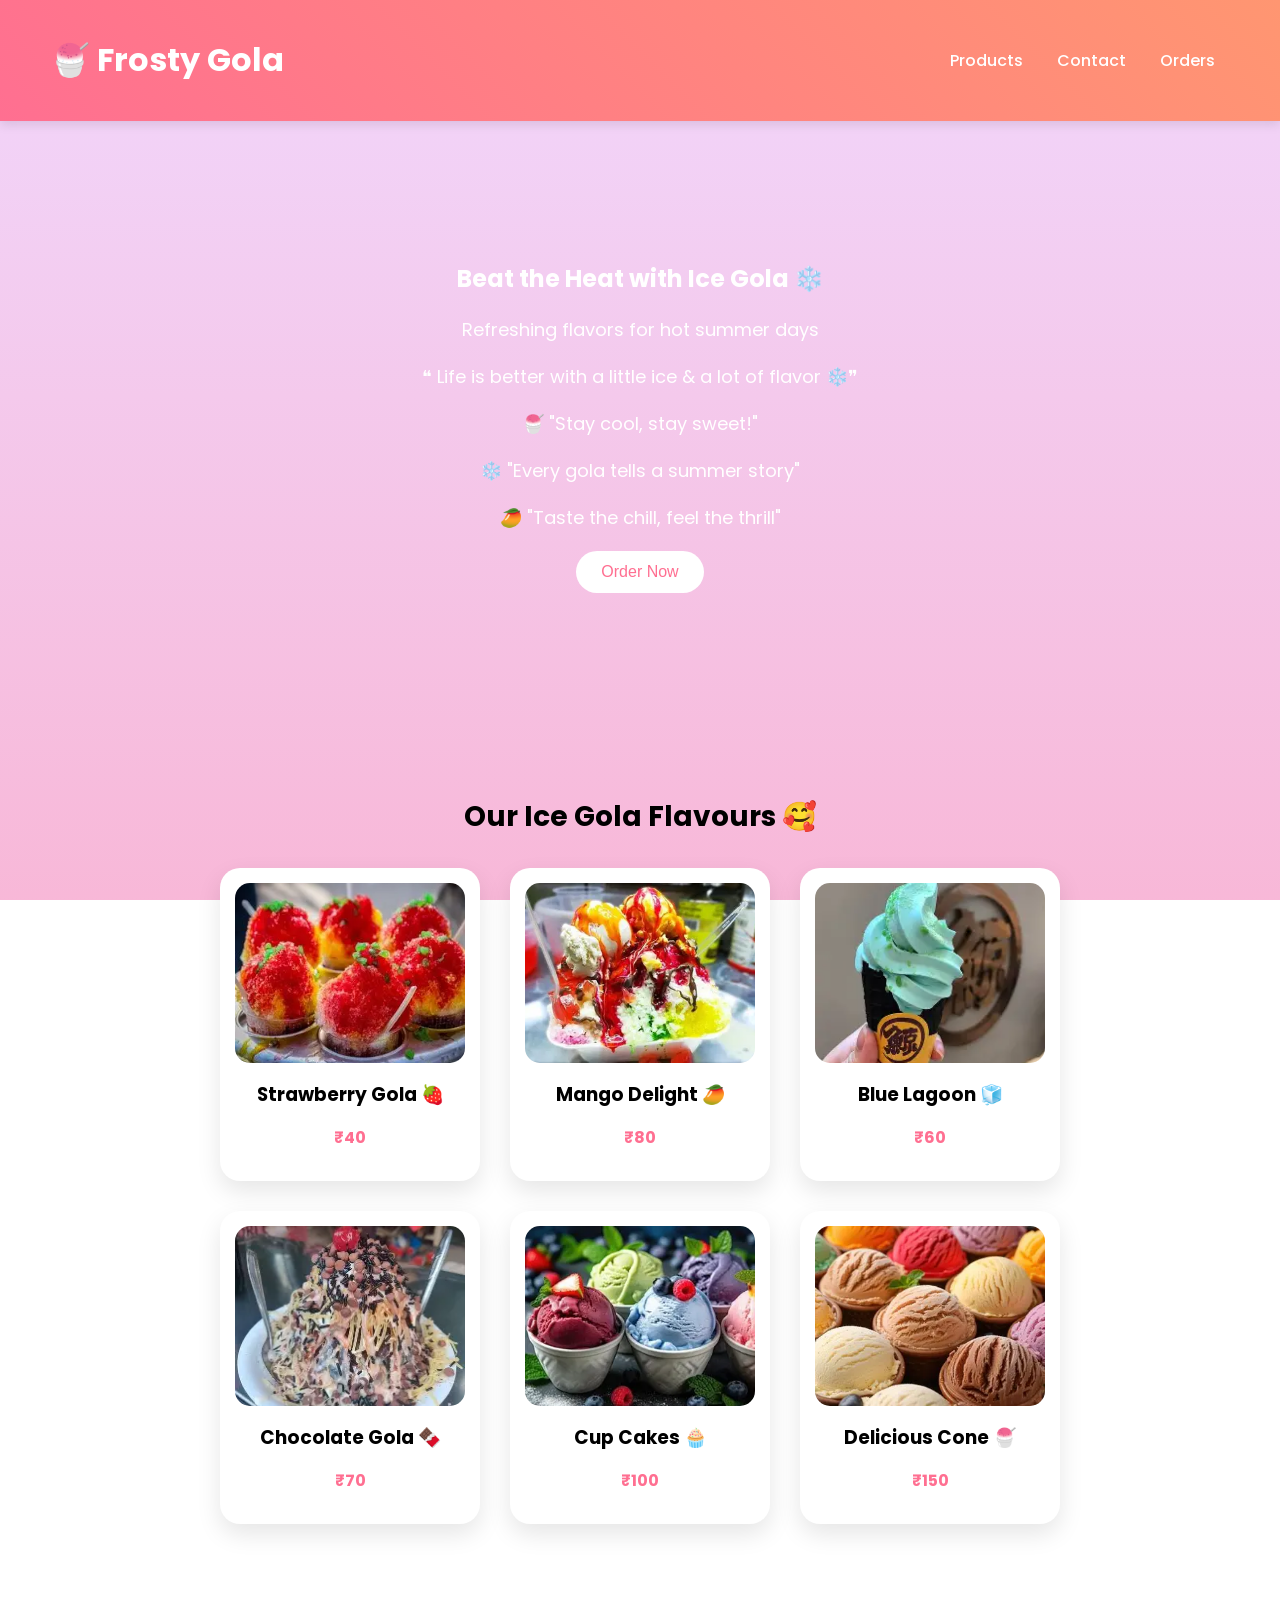
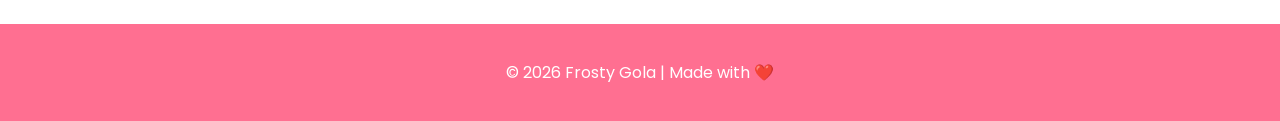
==== index.html @ 62c95b76 "Update index.html" ====
<!DOCTYPE html>
<html lang="en">
<head>
<meta charset="UTF-8">

<meta name="viewport" content="width=device-width, initial-scale=1.0">

<title>Frosty Gola | Best Ice Gola in India 🍧</title>

<meta name="description" content="Frosty Gola offers refreshing ice gola flavors like strawberry, mango, chocolate and more. Beat the heat with delicious gola treats.">

<meta name="keywords" content="ice gola, gola shop, flavored ice, gola near me, gola India, summer drinks">

<meta name="author" content="Frosty Gola">

<!-- Open Graph -->
<meta property="og:title" content="Frosty Gola 🍧">
<meta property="og:description" content="Cool & refreshing gola for summer">
<meta property="og:image" content="image/10.webp">
<meta property="og:type" content="website">

<link rel="stylesheet" href="style.css">
<link rel="icon" href="image/favicon.ico">

</head>

<body>

<!-- HEADER -->
<header>
    <h1>🍧 Frosty Gola</h1>
    <nav>
        <a href="products.html" title="View Flavours">Products</a>
        <a href="contact.html" title="Contact Frosty Gola">Contact</a>
        <a href="order.html" title="Order Now">Orders</a>
    </nav>
</header>

<!-- MAIN -->
<main>

<!-- HERO -->
<section class="hero">
    <h2>Beat the Heat with Ice Gola ❄️</h2>
    <p>Refreshing flavors for hot summer days</p>
    <p class="quote">❝ Life is better with a little ice & a lot of flavor ❄️❞</p>
    <section class="quotes">
    <p>🍧 "Stay cool, stay sweet!"</p>
    <p>❄️ "Every gola tells a summer story"</p>
    <p>🥭 "Taste the chill, feel the thrill"</p>
</section>
    <a href="products.html">
        <button>Order Now</button>
    </a>
</section>

<!-- PRODUCTS -->
<section class="products">
    <h2>Our Ice Gola Flavours 🥰</h2>

    <div class="card-container">

        <div class="card">
            <img src="image/10.webp" alt="Strawberry Ice Gola" loading="lazy">
            <h3>Strawberry Gola 🍓</h3>
            <p>₹40</p>
        </div>

        <div class="card">
            <img src="image/5.webp" alt="Mango Ice Gola" loading="lazy">
            <h3>Mango Delight 🥭</h3>
            <p>₹80</p>
        </div>

        <div class="card">
            <img src="image/8.webp" alt="Blue Lagoon Ice Gola" loading="lazy">
            <h3>Blue Lagoon 🧊</h3>
            <p>₹60</p>
        </div>

        <div class="card">
            <img src="image/9.webp" alt="Chocolate Ice Gola" loading="lazy">
            <h3>Chocolate Gola 🍫</h3>
            <p>₹70</p>
        </div>

        <div class="card">
            <img src="image/3.webp" alt="Cup Cakes Dessert" loading="lazy">
            <h3>Cup Cakes 🧁</h3>
            <p>₹100</p>
        </div>

        <div class="card">
            <img src="image/2.webp" alt="Ice Cream Cone Dessert" loading="lazy">
            <h3>Delicious Cone 🍧</h3>
            <p>₹150</p>
        </div>

    </div>
</section>

</main>

<!-- SCHEMA -->
<script type="application/ld+json">
{
 "@context": "https://schema.org",
 "@type": "FoodEstablishment",
 "name": "Frosty Gola",
 "description": "Ice gola shop offering refreshing summer treats",
 "servesCuisine": "Ice Gola, Desserts",
 "areaServed": "India"
}
</script>

<!-- FOOTER -->
<footer>
    <p>© 2026 Frosty Gola | Made with ❤️</p>
</footer>

</body>
</html>
---- style.css ----
/* Google Font */
@import url('https://fonts.googleapis.com/css2?family=Poppins:wght@300;400;600&display=swap');

body {
    margin: 0;
    font-family: 'Poppins', sans-serif;

    /* ✅ BACKGROUND FIX */
    background: 
        linear-gradient(rgba(220, 154, 247, 0.4), rgba(237, 77, 157, 0.4));

    background-size: cover;
    background-position: center;
    background-repeat: no-repeat;
    background-attachment: fixed;
}

/* Navbar */
header {
    display: flex;
    justify-content: space-between;
    align-items: center;
    padding: 15px 50px;
    background: linear-gradient(45deg, #ff6f91, #ff9671);
    color: white;
}

nav a {
    margin: 0 15px;
    color: white;
    text-decoration: none;
}

/* Hero */
.hero {
    text-align: center;
    padding: 120px 20px;
    color: white;
}

/* Products */
.products {
    padding: 60px 20px;
    text-align: center;
}

/* Grid */
.card-container {
    display: grid;
    grid-template-columns: repeat(3, 260px);
    justify-content: center;
    gap: 30px;
}

/* Card */
.card {
    background: rgba(255,255,255,0.95);
    border-radius: 20px;
    padding: 15px;
    box-shadow: 0 10px 25px rgba(0,0,0,0.1);
}

.card img {
    width: 100%;
    height: 180px;
    border-radius: 15px;
    object-fit: cover;
}

.card button {
    margin-top: 10px;
    padding: 10px;
    border: none;
    background: #ff6f91;
    color: white;
    border-radius: 20px;
}

/* Contact */
.contact form {
    background: rgba(255,255,255,0.95);
    padding: 30px;
    border-radius: 20px;
}

/* Footer */
footer {
    text-align: center;
    padding: 20px;
    background: #ff6f91;
    color: white;
}

/* Responsive */
@media (max-width: 900px) {
    .card-container {
        grid-template-columns: repeat(2, 260px);
    }
}

@media (max-width: 500px) {
    .card-container {
        grid-template-columns: 1fr;
    }
}
/* Navbar */
header {
    display: flex;
    justify-content: space-between;
    align-items: center;
    padding: 15px 50px;
    background: linear-gradient(45deg, #ff6f91, #ff9671);
    color: white;
    box-shadow: 0 4px 10px rgba(0,0,0,0.1);
}

header h2 {
    margin: 0;
}

nav a {
    margin: 0 15px;
    color: white;
    text-decoration: none;
    font-weight: 500;
    transition: 0.3s;
}

nav a:hover {
    color: #ffe0e6;
}

/* Cart Box */
.cart-box {
    font-size: 14px;
    background: white;
    color: #ff6f91;
    padding: 8px 15px;
    border-radius: 20px;
    font-weight: bold;
}

/* Hero Section */
.hero {
    text-align: center;
    padding: 120px 20px;
    background: linear-gradient(120deg, #ff9a9e, #fad0c4);
    color: white;
}
.hero {
    background: 
        linear-gradient(rgba(0,0,0,0.5), rgba(0,0,0,0.5)),
        url("C:\Users\B A P S\OneDrive\Desktop\image\bg.webp");

    background-size: cover;
    background-position: center;
}
.hero {
    background-image: url("C:\Users\B A P S\OneDrive\Desktop\image\bg.webp");
    background-size: cover;
    background-position: center;
    background-repeat: no-repeat;

    color: white;
    text-align: center;
    padding: 120px 20px;
}

.hero h1 {
    font-size: 40px;
    margin-bottom: 10px;
}

.hero p {
    font-size: 18px;
    margin-bottom: 20px;
}

.hero button {
    padding: 12px 25px;
    border: none;
    background: white;
    color: #ff6f91;
    font-size: 16px;
    border-radius: 25px;
    cursor: pointer;
    transition: 0.3s;
}

.hero button:hover {
    transform: scale(1.1);
    box-shadow: 0 5px 15px rgba(0,0,0,0.2);
}

/* Products */
.products {
    padding: 60px 20px;
    text-align: center;
}

.products h2 {
    margin-bottom: 30px;
    font-size: 28px;
}

/* GRID */
.card-container {
    display: grid;
    grid-template-columns: repeat(3, 260px);
    justify-content: center;
    gap: 30px;
}

/* Card */
.card {
    background: white;
    border-radius: 20px;
    padding: 15px;
    box-shadow: 0 10px 25px rgba(0,0,0,0.1);
    transition: 0.4s;
}

.card img {
    width: 100%;
    height: 180px;
    border-radius: 15px;
    object-fit: cover;
}

/* Card Text */
.card h3 {
    margin: 10px 0;
}

.card p {
    font-weight: bold;
    color: #ff6f91;
}

/* Button */
.card button {
    margin-top: 10px;
    padding: 10px;
    border: none;
    background: linear-gradient(45deg, #ff6f91, #ff9671);
    color: white;
    border-radius: 20px;
    cursor: pointer;
    transition: 0.3s;
}

.card button:hover {
    transform: scale(1.05);
}

/* Hover effect */
.card:hover {
    transform: translateY(-10px);
    box-shadow: 0 15px 35px rgba(255,111,145,0.3);
}

/* Contact Page */
.contact {
    display: flex;
    justify-content: center;
    align-items: center;
    height: 80vh;
}

.contact form {
    background: white;
    padding: 30px;
    width: 350px;
    border-radius: 20px;
    box-shadow: 0 10px 25px rgba(0,0,0,0.1);
    display: flex;
    flex-direction: column;
}

.contact h2 {
    text-align: center;
    margin-bottom: 20px;
}

.contact input,
.contact textarea {
    margin: 10px 0;
    padding: 12px;
    border-radius: 10px;
    border: 1px solid #ddd;
    outline: none;
}

.contact input:focus,
.contact textarea:focus {
    border-color: #ff6f91;
    box-shadow: 0 0 5px rgba(255,111,145,0.3);
}

.contact button {
    margin-top: 10px;
    padding: 12px;
    border: none;
    background: linear-gradient(45deg, #ff6f91, #ff9671);
    color: white;
    border-radius: 25px;
    cursor: pointer;
}

/* Footer */
footer {
    text-align: center;
    padding: 20px;
    background: #ff6f91;
    color: white;
    margin-top: 40px;
}

/* Responsive */
@media (max-width: 900px) {
    .card-container {
        grid-template-columns: repeat(2, 260px);
    }
}

@media (max-width: 500px) {
    .card-container {
        grid-template-columns: 1fr;
    }

    header {
        flex-direction: column;
        gap: 10px;
    }
}
/* Order Page */
.order-container {
    padding: 50px 20px;
    text-align: center;
}

/* Grid for items */
.cart-items {
    display: grid;
    grid-template-columns: repeat(3, 250px);
    justify-content: center;
    gap: 25px;
    margin-bottom: 30px;
}

/* Each item card */
.order-card {
    background: rgba(255,255,255,0.95);
    padding: 15px;
    border-radius: 15px;
    box-shadow: 0 8px 20px rgba(0,0,0,0.1);
    transition: 0.3s;
}

.order-card:hover {
    transform: scale(1.05);
}

/* Item text */
.order-card h4 {
    margin: 10px 0;
}

.order-card p {
    color: #ff6f91;
    font-weight: bold;
}

/* Total box */
.total-box {
    background: white;
    display: inline-block;
    padding: 20px 30px;
    border-radius: 20px;
    box-shadow: 0 10px 25px rgba(0,0,0,0.1);
}

/* Button */
.total-box button {
    margin-top: 10px;
    padding: 10px 20px;
    border: none;
    background: linear-gradient(45deg, #ff6f91, #ff9671);
    color: white;
    border-radius: 20px;
    cursor: pointer;
    transition: 0.3s;
}

.total-box button:hover {
    transform: scale(1.1);
}@media (max-width: 900px) {
    .cart-items {
        grid-template-columns: repeat(2, 250px);
    }
}

@media (max-width: 500px) {
    .cart-items {
        grid-template-columns: 1fr;
    }
}
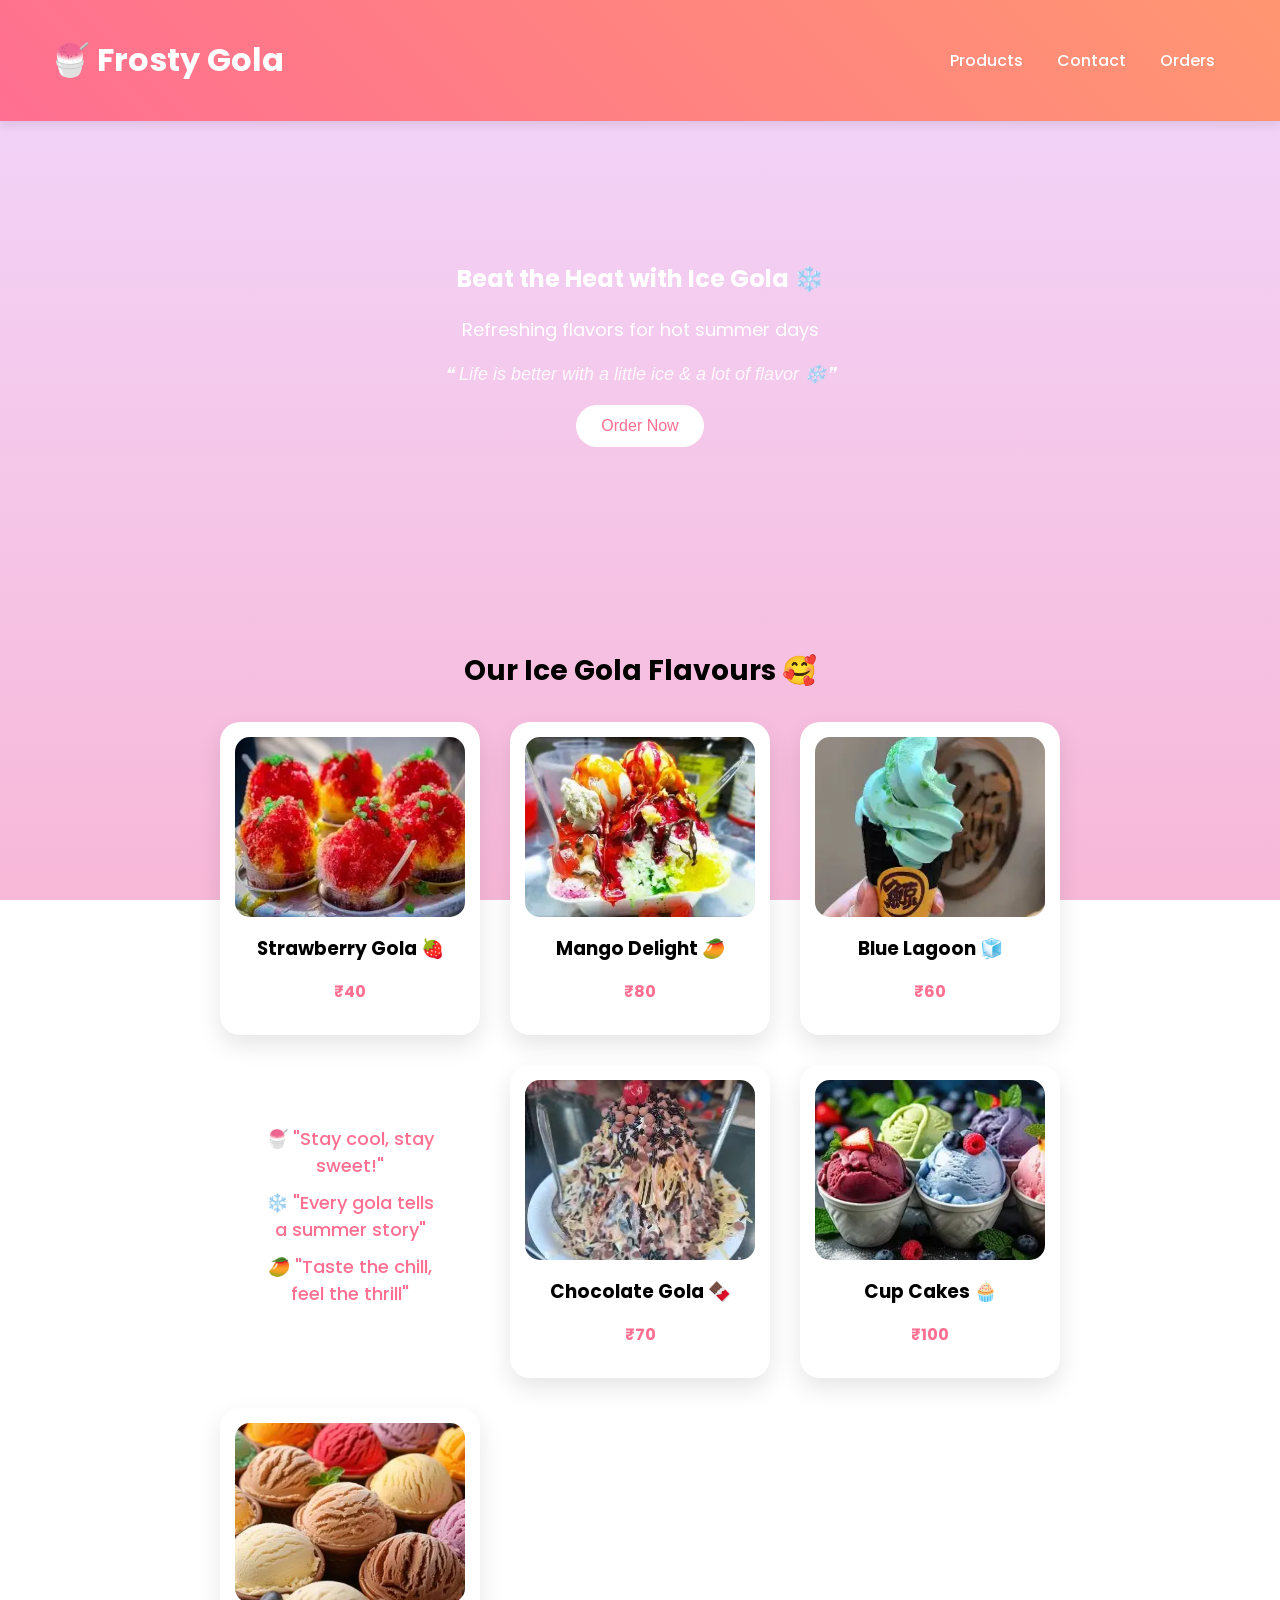
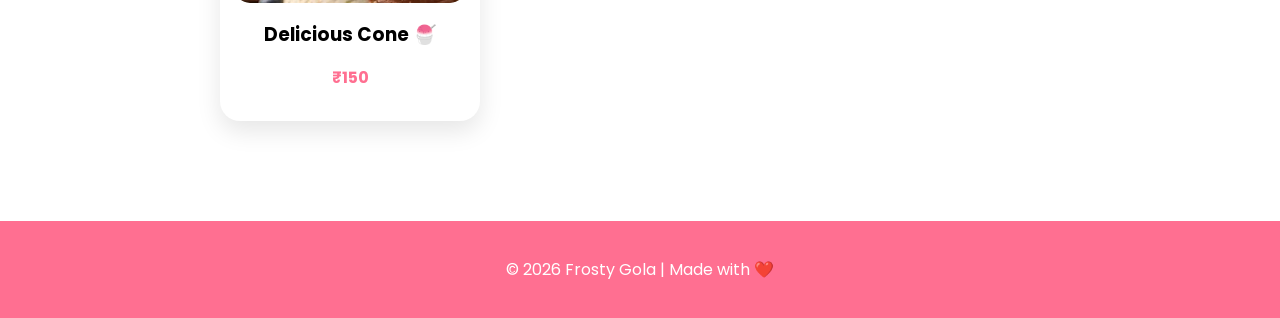
==== commit 62d5a728: "Update index.html" ====
--- a/index.html
+++ b/index.html
@@ -44,11 +44,7 @@
     <h2>Beat the Heat with Ice Gola ❄️</h2>
     <p>Refreshing flavors for hot summer days</p>
     <p class="quote">❝ Life is better with a little ice & a lot of flavor ❄️❞</p>
-    <section class="quotes">
-    <p>🍧 "Stay cool, stay sweet!"</p>
-    <p>❄️ "Every gola tells a summer story"</p>
-    <p>🥭 "Taste the chill, feel the thrill"</p>
-</section>
+    
     <a href="products.html">
         <button>Order Now</button>
     </a>
@@ -77,7 +73,11 @@
             <h3>Blue Lagoon 🧊</h3>
             <p>₹60</p>
         </div>
-
+<section class="quotes">
+    <p>🍧 "Stay cool, stay sweet!"</p>
+    <p>❄️ "Every gola tells a summer story"</p>
+    <p>🥭 "Taste the chill, feel the thrill"</p>
+</section>
         <div class="card">
             <img src="image/9.webp" alt="Chocolate Ice Gola" loading="lazy">
             <h3>Chocolate Gola 🍫</h3>
--- a/style.css
+++ b/style.css
@@ -405,3 +405,26 @@
         grid-template-columns: 1fr;
     }
 }
+.quote {
+    margin-top: 15px;
+    font-size: 18px;
+    font-style: italic;
+    color: #fff;
+    opacity: 0.9;
+}
+
+.quotes {
+    text-align: center;
+    padding: 30px 20px;
+    background: rgba(255, 255, 255, 0.7);
+    backdrop-filter: blur(10px);
+    border-radius: 15px;
+    margin: 20px;
+}
+
+.quotes p {
+    font-size: 18px;
+    margin: 10px 0;
+    color: #ff6f91;
+    font-weight: 500;
+}
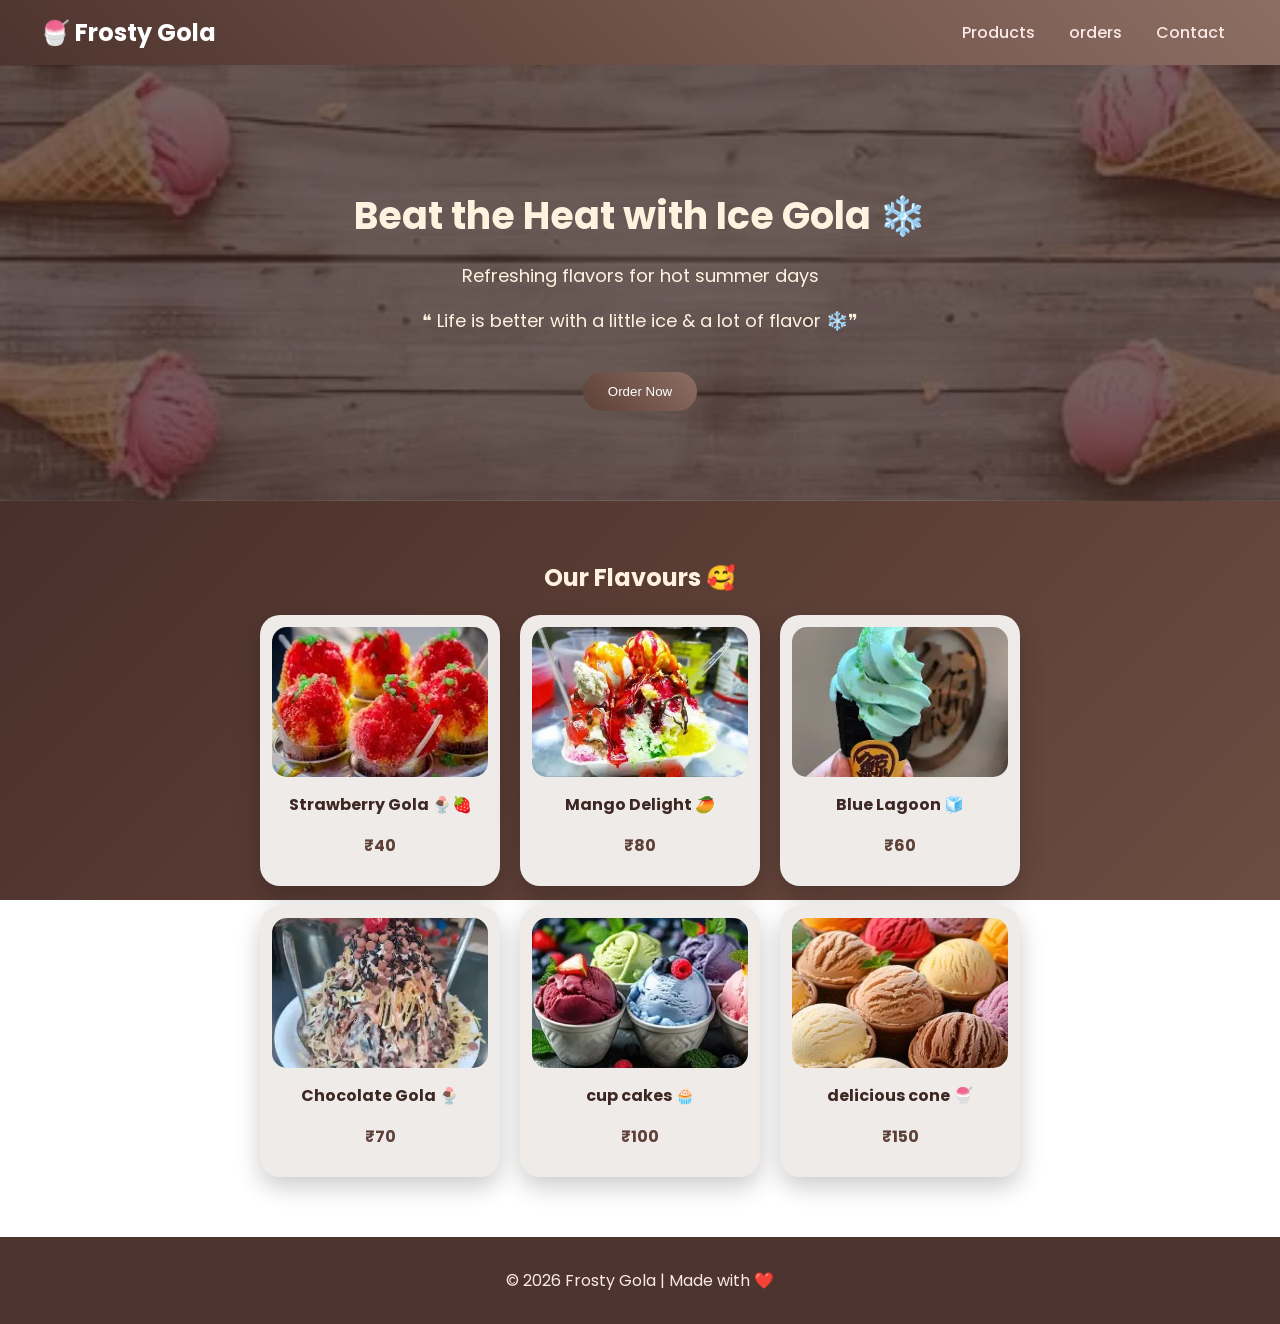
==== commit 0db1a87e: "Update index.html" ====
--- a/index.html
+++ b/index.html
@@ -23,97 +23,74 @@
 <link rel="icon" href="image/favicon.ico">
 
 </head>
-
 <body>
 
-<!-- HEADER -->
+<!-- Navbar -->
+ 
 <header>
-    <h1>🍧 Frosty Gola</h1>
+    <h2>🍧 Frosty Gola</h2>
     <nav>
-        <a href="products.html" title="View Flavours">Products</a>
-        <a href="contact.html" title="Contact Frosty Gola">Contact</a>
-        <a href="order.html" title="Order Now">Orders</a>
-    </nav>
+   
+<a href="products.html">Products</a>
+<a href="order.html">orders</a>
+<a href="contact.html">Contact</a>
+
+</nav>
 </header>
 
-<!-- MAIN -->
-<main>
 
-<!-- HERO -->
+<!-- Hero Section -->
 <section class="hero">
-    <h2>Beat the Heat with Ice Gola ❄️</h2>
+    <h1>Beat the Heat with Ice Gola ❄️</h1>
     <p>Refreshing flavors for hot summer days</p>
-    <p class="quote">❝ Life is better with a little ice & a lot of flavor ❄️❞</p>
-    
-    <a href="products.html">
-        <button>Order Now</button>
-    </a>
+     <p class="quote">❝ Life is better with a little ice & a lot of flavor ❄️❞</p>
+   <a href="products.html">
+    <button>Order Now</button>
+</a>
 </section>
 
-<!-- PRODUCTS -->
+<!-- Products -->
 <section class="products">
-    <h2>Our Ice Gola Flavours 🥰</h2>
+    <h2>Our Flavours 🥰</h2>
 
     <div class="card-container">
-
         <div class="card">
-            <img src="image/10.webp" alt="Strawberry Ice Gola" loading="lazy">
-            <h3>Strawberry Gola 🍓</h3>
+            <img src="image\10.webp" alt="">
+            <h3>Strawberry Gola 🍨🍓</h3>
             <p>₹40</p>
         </div>
 
         <div class="card">
-            <img src="image/5.webp" alt="Mango Ice Gola" loading="lazy">
+            <img src="image\5.webp" alt="">
             <h3>Mango Delight 🥭</h3>
             <p>₹80</p>
         </div>
 
         <div class="card">
-            <img src="image/8.webp" alt="Blue Lagoon Ice Gola" loading="lazy">
+            <img src="image\8.webp" alt="">
             <h3>Blue Lagoon 🧊</h3>
             <p>₹60</p>
         </div>
-<section class="quotes">
-    <p>🍧 "Stay cool, stay sweet!"</p>
-    <p>❄️ "Every gola tells a summer story"</p>
-    <p>🥭 "Taste the chill, feel the thrill"</p>
-</section>
+       
         <div class="card">
-            <img src="image/9.webp" alt="Chocolate Ice Gola" loading="lazy">
-            <h3>Chocolate Gola 🍫</h3>
+            <img src="image\9.webp" alt="">
+            <h3>Chocolate Gola 🍨</h3>
             <p>₹70</p>
         </div>
-
         <div class="card">
-            <img src="image/3.webp" alt="Cup Cakes Dessert" loading="lazy">
-            <h3>Cup Cakes 🧁</h3>
+            <img src="image\3.webp" alt="">
+            <h3>cup cakes 🧁</h3>
             <p>₹100</p>
         </div>
-
         <div class="card">
-            <img src="image/2.webp" alt="Ice Cream Cone Dessert" loading="lazy">
-            <h3>Delicious Cone 🍧</h3>
+            <img src="image\2.webp"alt="">
+            <h3>delicious cone 🍧</h3>
             <p>₹150</p>
         </div>
-
     </div>
 </section>
 
-</main>
-
-<!-- SCHEMA -->
-<script type="application/ld+json">
-{
- "@context": "https://schema.org",
- "@type": "FoodEstablishment",
- "name": "Frosty Gola",
- "description": "Ice gola shop offering refreshing summer treats",
- "servesCuisine": "Ice Gola, Desserts",
- "areaServed": "India"
-}
-</script>
-
-<!-- FOOTER -->
+<!-- Footer -->
 <footer>
     <p>© 2026 Frosty Gola | Made with ❤️</p>
 </footer>
--- a/style.css
+++ b/style.css
@@ -1,187 +1,68 @@
 /* Google Font */
 @import url('https://fonts.googleapis.com/css2?family=Poppins:wght@300;400;600&display=swap');
 
+/* BODY */
 body {
     margin: 0;
     font-family: 'Poppins', sans-serif;
-
-    /* ✅ BACKGROUND FIX */
-    background: 
-        linear-gradient(rgba(220, 154, 247, 0.4), rgba(237, 77, 157, 0.4));
-
-    background-size: cover;
-    background-position: center;
-    background-repeat: no-repeat;
+    background: linear-gradient(135deg, #3e2723, #6d4c41);
     background-attachment: fixed;
 }
 
-/* Navbar */
+/* NAVBAR */
 header {
     display: flex;
     justify-content: space-between;
     align-items: center;
-    padding: 15px 50px;
-    background: linear-gradient(45deg, #ff6f91, #ff9671);
-    color: white;
+    padding: 15px 40px;
+    background: linear-gradient(45deg, #4e342e, #8d6e63);
+    color: white;
+    box-shadow: 0 4px 10px rgba(0,0,0,0.2);
+}
+
+header h2 {
+    margin: 0;
 }
 
 nav a {
     margin: 0 15px;
-    color: white;
-    text-decoration: none;
-}
-
-/* Hero */
-.hero {
-    text-align: center;
-    padding: 120px 20px;
-    color: white;
-}
-
-/* Products */
-.products {
-    padding: 60px 20px;
-    text-align: center;
-}
-
-/* Grid */
-.card-container {
-    display: grid;
-    grid-template-columns: repeat(3, 260px);
-    justify-content: center;
-    gap: 30px;
-}
-
-/* Card */
-.card {
-    background: rgba(255,255,255,0.95);
-    border-radius: 20px;
-    padding: 15px;
-    box-shadow: 0 10px 25px rgba(0,0,0,0.1);
-}
-
-.card img {
-    width: 100%;
-    height: 180px;
-    border-radius: 15px;
-    object-fit: cover;
-}
-
-.card button {
-    margin-top: 10px;
-    padding: 10px;
-    border: none;
-    background: #ff6f91;
-    color: white;
-    border-radius: 20px;
-}
-
-/* Contact */
-.contact form {
-    background: rgba(255,255,255,0.95);
-    padding: 30px;
-    border-radius: 20px;
-}
-
-/* Footer */
-footer {
-    text-align: center;
-    padding: 20px;
-    background: #ff6f91;
-    color: white;
-}
-
-/* Responsive */
-@media (max-width: 900px) {
-    .card-container {
-        grid-template-columns: repeat(2, 260px);
-    }
-}
-
-@media (max-width: 500px) {
-    .card-container {
-        grid-template-columns: 1fr;
-    }
-}
-/* Navbar */
-header {
-    display: flex;
-    justify-content: space-between;
-    align-items: center;
-    padding: 15px 50px;
-    background: linear-gradient(45deg, #ff6f91, #ff9671);
-    color: white;
-    box-shadow: 0 4px 10px rgba(0,0,0,0.1);
-}
-
-header h2 {
-    margin: 0;
-}
-
-nav a {
-    margin: 0 15px;
-    color: white;
+    color: #fbe9e7;
     text-decoration: none;
     font-weight: 500;
     transition: 0.3s;
 }
 
 nav a:hover {
-    color: #ffe0e6;
-}
-
-/* Cart Box */
-.cart-box {
-    font-size: 14px;
-    background: white;
-    color: #ff6f91;
-    padding: 8px 15px;
-    border-radius: 20px;
-    font-weight: bold;
-}
-
-/* Hero Section */
+    color: #ffccbc;
+}
+
+/* HERO */
 .hero {
     text-align: center;
-    padding: 120px 20px;
-    background: linear-gradient(120deg, #ff9a9e, #fad0c4);
-    color: white;
-}
-.hero {
+    padding: 90px 20px;
     background: 
-        linear-gradient(rgba(0,0,0,0.5), rgba(0,0,0,0.5)),
-        url("C:\Users\B A P S\OneDrive\Desktop\image\bg.webp");
-
+        linear-gradient(rgba(62,39,35,0.7), rgba(62,39,35,0.7)),
+        url("image/bg.webp");
     background-size: cover;
     background-position: center;
-}
-.hero {
-    background-image: url("C:\Users\B A P S\OneDrive\Desktop\image\bg.webp");
-    background-size: cover;
-    background-position: center;
-    background-repeat: no-repeat;
-
-    color: white;
-    text-align: center;
-    padding: 120px 20px;
+    color: #fff3e0;
 }
 
 .hero h1 {
-    font-size: 40px;
+    font-size: 38px;
     margin-bottom: 10px;
 }
 
 .hero p {
     font-size: 18px;
-    margin-bottom: 20px;
 }
 
 .hero button {
+    margin-top: 20px;
     padding: 12px 25px;
     border: none;
-    background: white;
-    color: #ff6f91;
-    font-size: 16px;
+    background: linear-gradient(45deg, #5d4037, #8d6e63);
+    color: white;
     border-radius: 25px;
     cursor: pointer;
     transition: 0.3s;
@@ -189,60 +70,66 @@
 
 .hero button:hover {
     transform: scale(1.1);
-    box-shadow: 0 5px 15px rgba(0,0,0,0.2);
-}
-
-/* Products */
+}
+
+/* PRODUCTS */
 .products {
-    padding: 60px 20px;
+    padding: 40px 20px;
     text-align: center;
 }
 
 .products h2 {
-    margin-bottom: 30px;
-    font-size: 28px;
+    margin-bottom: 20px;
+    color: #fff3e0;
 }
 
 /* GRID */
 .card-container {
     display: grid;
-    grid-template-columns: repeat(3, 260px);
+    grid-template-columns: repeat(3, 240px);
     justify-content: center;
-    gap: 30px;
-}
-
-/* Card */
+    gap: 20px;
+}
+
+/* CARD */
 .card {
-    background: white;
-    border-radius: 20px;
-    padding: 15px;
-    box-shadow: 0 10px 25px rgba(0,0,0,0.1);
-    transition: 0.4s;
-}
-
+    background: #efebe9;
+    border-radius: 20px;
+    padding: 12px;
+    box-shadow: 0 10px 25px rgba(0,0,0,0.2);
+    transition: 0.3s;
+}
+
+.card:hover {
+    transform: translateY(-8px);
+}
+
+/* IMAGE */
 .card img {
     width: 100%;
-    height: 180px;
+    height: 150px;
     border-radius: 15px;
     object-fit: cover;
 }
 
-/* Card Text */
+/* TEXT */
 .card h3 {
-    margin: 10px 0;
+    margin: 8px 0;
+    font-size: 16px;
+    color: #3e2723;
 }
 
 .card p {
+    color: #5d4037;
     font-weight: bold;
-    color: #ff6f91;
-}
-
-/* Button */
+}
+
+/* BUTTON */
 .card button {
-    margin-top: 10px;
-    padding: 10px;
+    margin-top: 8px;
+    padding: 8px;
     border: none;
-    background: linear-gradient(45deg, #ff6f91, #ff9671);
+    background: linear-gradient(45deg, #5d4037, #8d6e63);
     color: white;
     border-radius: 20px;
     cursor: pointer;
@@ -253,13 +140,76 @@
     transform: scale(1.05);
 }
 
-/* Hover effect */
-.card:hover {
-    transform: translateY(-10px);
-    box-shadow: 0 15px 35px rgba(255,111,145,0.3);
-}
-
-/* Contact Page */
+/* QUOTES */
+.quotes {
+    text-align: center;
+    margin: 30px auto;
+    padding: 20px;
+    max-width: 500px;
+    background: rgba(239,235,233,0.9);
+    border-radius: 20px;
+}
+
+.quotes p {
+    color: #4e342e;
+    margin: 8px 0;
+}
+
+/* CART BOX */
+.cart-box {
+    font-size: 14px;
+    background: #efebe9;
+    color: #4e342e;
+    padding: 6px 12px;
+    border-radius: 20px;
+    font-weight: bold;
+}
+
+/* ORDER PAGE */
+.order-container {
+    padding: 40px 20px;
+    text-align: center;
+}
+
+.cart-items {
+    display: grid;
+    grid-template-columns: repeat(3, 240px);
+    justify-content: center;
+    gap: 20px;
+}
+
+.order-card {
+    background: #efebe9;
+    padding: 12px;
+    border-radius: 15px;
+    box-shadow: 0 8px 20px rgba(0,0,0,0.2);
+}
+
+.order-card p {
+    color: #5d4037;
+    font-weight: bold;
+}
+
+/* TOTAL BOX */
+.total-box {
+    margin-top: 20px;
+    background: #efebe9;
+    display: inline-block;
+    padding: 15px 25px;
+    border-radius: 20px;
+}
+
+.total-box button {
+    margin-top: 10px;
+    padding: 10px 20px;
+    border: none;
+    background: linear-gradient(45deg, #5d4037, #8d6e63);
+    color: white;
+    border-radius: 20px;
+    cursor: pointer;
+}
+
+/* CONTACT */
 .contact {
     display: flex;
     justify-content: center;
@@ -268,63 +218,40 @@
 }
 
 .contact form {
-    background: white;
-    padding: 30px;
-    width: 350px;
-    border-radius: 20px;
-    box-shadow: 0 10px 25px rgba(0,0,0,0.1);
-    display: flex;
-    flex-direction: column;
-}
-
-.contact h2 {
-    text-align: center;
-    margin-bottom: 20px;
+    background: #efebe9;
+    padding: 25px;
+    width: 320px;
+    border-radius: 20px;
 }
 
 .contact input,
 .contact textarea {
     margin: 10px 0;
-    padding: 12px;
+    padding: 10px;
     border-radius: 10px;
-    border: 1px solid #ddd;
-    outline: none;
-}
-
-.contact input:focus,
-.contact textarea:focus {
-    border-color: #ff6f91;
-    box-shadow: 0 0 5px rgba(255,111,145,0.3);
-}
-
-.contact button {
-    margin-top: 10px;
-    padding: 12px;
-    border: none;
-    background: linear-gradient(45deg, #ff6f91, #ff9671);
-    color: white;
-    border-radius: 25px;
-    cursor: pointer;
-}
-
-/* Footer */
+    border: 1px solid #ccc;
+}
+
+/* FOOTER */
 footer {
     text-align: center;
-    padding: 20px;
-    background: #ff6f91;
-    color: white;
-    margin-top: 40px;
-}
-
-/* Responsive */
+    padding: 15px;
+    background: #4e342e;
+    color: #fbe9e7;
+    margin-top: 20px;
+}
+
+/* RESPONSIVE */
 @media (max-width: 900px) {
-    .card-container {
-        grid-template-columns: repeat(2, 260px);
+    .card-container,
+    .cart-items {
+        grid-template-columns: repeat(2, 240px);
     }
 }
 
 @media (max-width: 500px) {
-    .card-container {
+    .card-container,
+    .cart-items {
         grid-template-columns: 1fr;
     }
 
@@ -333,98 +260,3 @@
         gap: 10px;
     }
 }
-/* Order Page */
-.order-container {
-    padding: 50px 20px;
-    text-align: center;
-}
-
-/* Grid for items */
-.cart-items {
-    display: grid;
-    grid-template-columns: repeat(3, 250px);
-    justify-content: center;
-    gap: 25px;
-    margin-bottom: 30px;
-}
-
-/* Each item card */
-.order-card {
-    background: rgba(255,255,255,0.95);
-    padding: 15px;
-    border-radius: 15px;
-    box-shadow: 0 8px 20px rgba(0,0,0,0.1);
-    transition: 0.3s;
-}
-
-.order-card:hover {
-    transform: scale(1.05);
-}
-
-/* Item text */
-.order-card h4 {
-    margin: 10px 0;
-}
-
-.order-card p {
-    color: #ff6f91;
-    font-weight: bold;
-}
-
-/* Total box */
-.total-box {
-    background: white;
-    display: inline-block;
-    padding: 20px 30px;
-    border-radius: 20px;
-    box-shadow: 0 10px 25px rgba(0,0,0,0.1);
-}
-
-/* Button */
-.total-box button {
-    margin-top: 10px;
-    padding: 10px 20px;
-    border: none;
-    background: linear-gradient(45deg, #ff6f91, #ff9671);
-    color: white;
-    border-radius: 20px;
-    cursor: pointer;
-    transition: 0.3s;
-}
-
-.total-box button:hover {
-    transform: scale(1.1);
-}@media (max-width: 900px) {
-    .cart-items {
-        grid-template-columns: repeat(2, 250px);
-    }
-}
-
-@media (max-width: 500px) {
-    .cart-items {
-        grid-template-columns: 1fr;
-    }
-}
-.quote {
-    margin-top: 15px;
-    font-size: 18px;
-    font-style: italic;
-    color: #fff;
-    opacity: 0.9;
-}
-
-.quotes {
-    text-align: center;
-    padding: 30px 20px;
-    background: rgba(255, 255, 255, 0.7);
-    backdrop-filter: blur(10px);
-    border-radius: 15px;
-    margin: 20px;
-}
-
-.quotes p {
-    font-size: 18px;
-    margin: 10px 0;
-    color: #ff6f91;
-    font-weight: 500;
-}
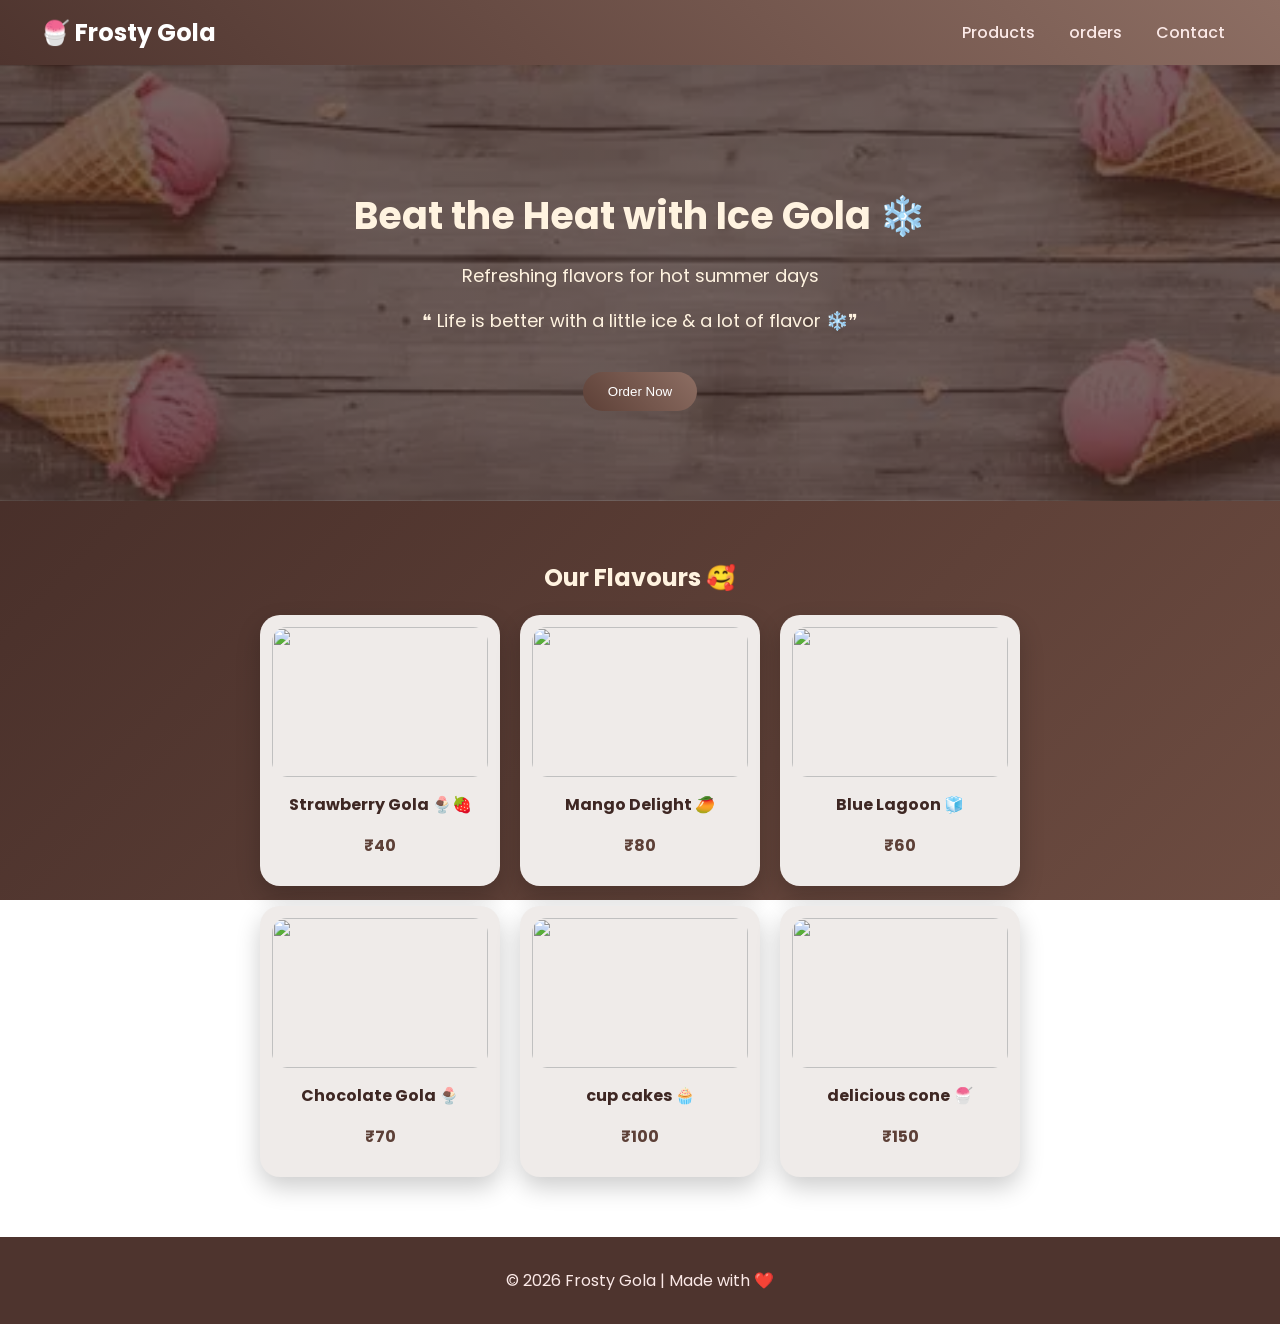
==== commit 78f81393: "Update index.html" ====
--- a/index.html
+++ b/index.html
@@ -55,35 +55,35 @@
 
     <div class="card-container">
         <div class="card">
-            <img src="image\10.webp" alt="">
+            <img src="C:\Users\B A P S\OneDrive\Desktop\image\10.webp" alt="">
             <h3>Strawberry Gola 🍨🍓</h3>
             <p>₹40</p>
         </div>
 
         <div class="card">
-            <img src="image\5.webp" alt="">
+            <img src="C:\Users\B A P S\OneDrive\Desktop\image\5.webp" alt="">
             <h3>Mango Delight 🥭</h3>
             <p>₹80</p>
         </div>
 
         <div class="card">
-            <img src="image\8.webp" alt="">
+            <img src="C:\Users\B A P S\OneDrive\Desktop\image\8.webp" alt="">
             <h3>Blue Lagoon 🧊</h3>
             <p>₹60</p>
         </div>
        
         <div class="card">
-            <img src="image\9.webp" alt="">
+            <img src="C:\Users\B A P S\OneDrive\Desktop\image\9.webp" alt="">
             <h3>Chocolate Gola 🍨</h3>
             <p>₹70</p>
         </div>
         <div class="card">
-            <img src="image\3.webp" alt="">
+            <img src="C:\Users\B A P S\OneDrive\Desktop\image\3.webp" alt="">
             <h3>cup cakes 🧁</h3>
             <p>₹100</p>
         </div>
         <div class="card">
-            <img src="image\2.webp"alt="">
+            <img src="C:\Users\B A P S\OneDrive\Desktop\image\2.webp"alt="">
             <h3>delicious cone 🍧</h3>
             <p>₹150</p>
         </div>
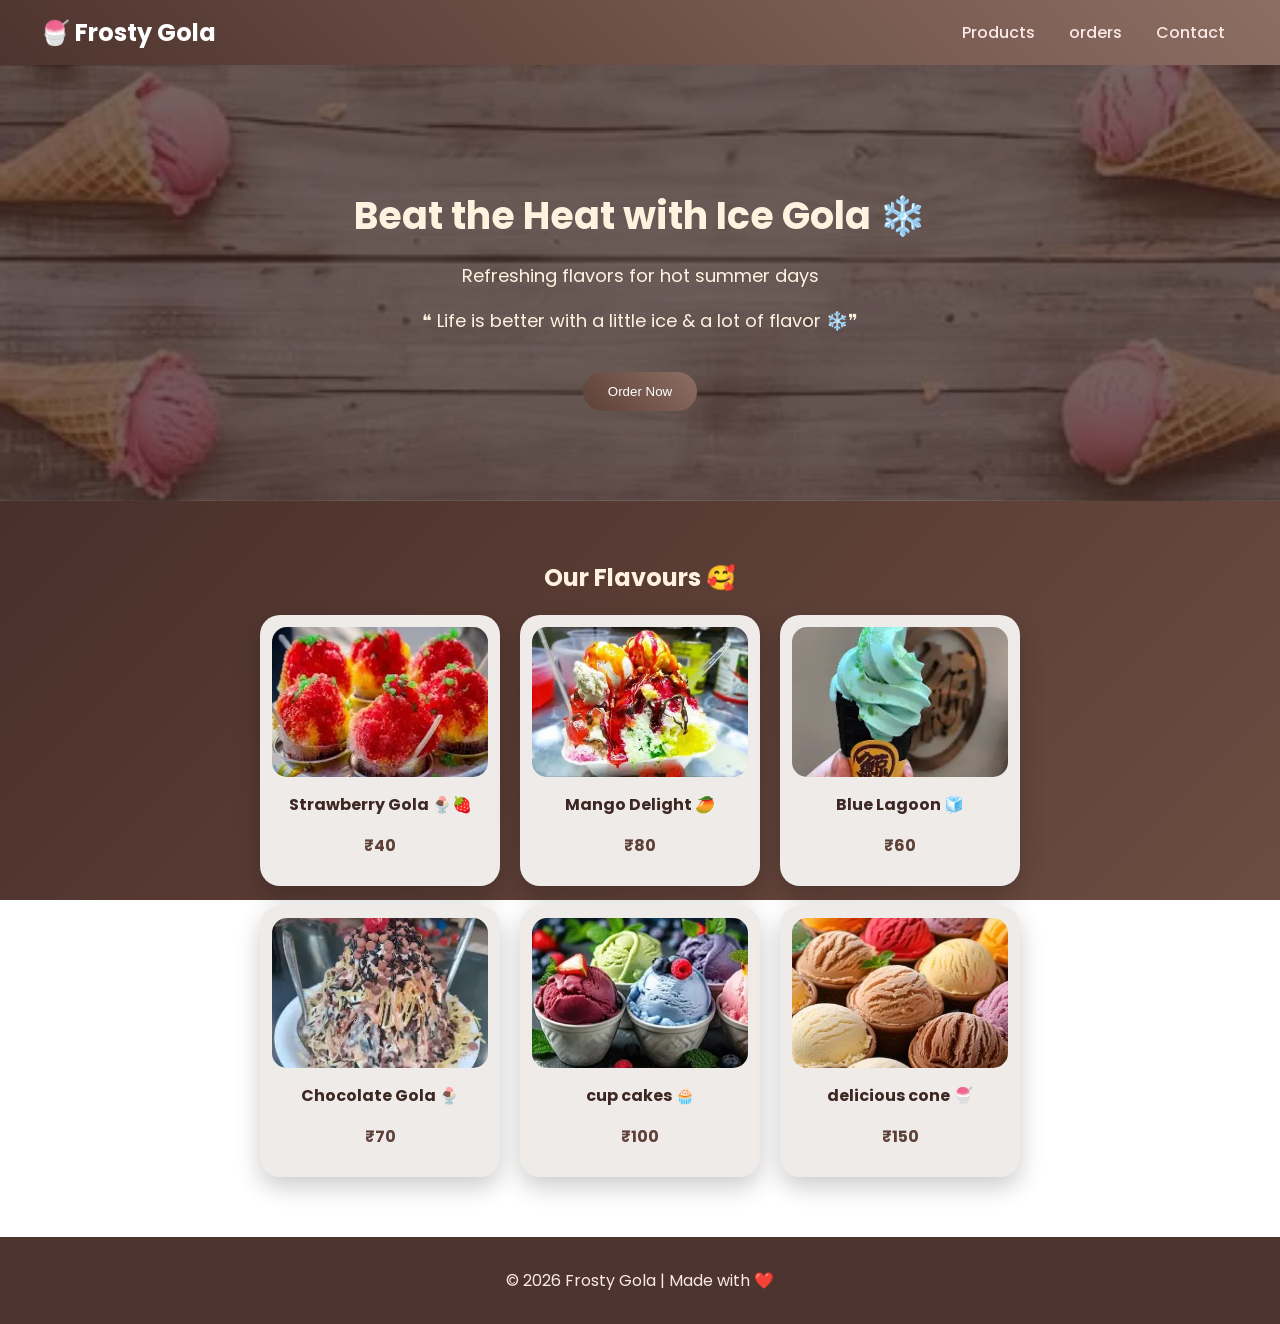
==== commit f183c482: "Update index.html" ====
--- a/index.html
+++ b/index.html
@@ -55,35 +55,35 @@
 
     <div class="card-container">
         <div class="card">
-            <img src="C:\Users\B A P S\OneDrive\Desktop\image\10.webp" alt="">
+            <img src="image\10.webp" alt="">
             <h3>Strawberry Gola 🍨🍓</h3>
             <p>₹40</p>
         </div>
 
         <div class="card">
-            <img src="C:\Users\B A P S\OneDrive\Desktop\image\5.webp" alt="">
+            <img src="image\5.webp" alt="">
             <h3>Mango Delight 🥭</h3>
             <p>₹80</p>
         </div>
 
         <div class="card">
-            <img src="C:\Users\B A P S\OneDrive\Desktop\image\8.webp" alt="">
+            <img src="image\8.webp" alt="">
             <h3>Blue Lagoon 🧊</h3>
             <p>₹60</p>
         </div>
        
         <div class="card">
-            <img src="C:\Users\B A P S\OneDrive\Desktop\image\9.webp" alt="">
+            <img src="image\9.webp" alt="">
             <h3>Chocolate Gola 🍨</h3>
             <p>₹70</p>
         </div>
         <div class="card">
-            <img src="C:\Users\B A P S\OneDrive\Desktop\image\3.webp" alt="">
+            <img src="image\3.webp" alt="">
             <h3>cup cakes 🧁</h3>
             <p>₹100</p>
         </div>
         <div class="card">
-            <img src="C:\Users\B A P S\OneDrive\Desktop\image\2.webp"alt="">
+            <img src="image\2.webp"alt="">
             <h3>delicious cone 🍧</h3>
             <p>₹150</p>
         </div>
